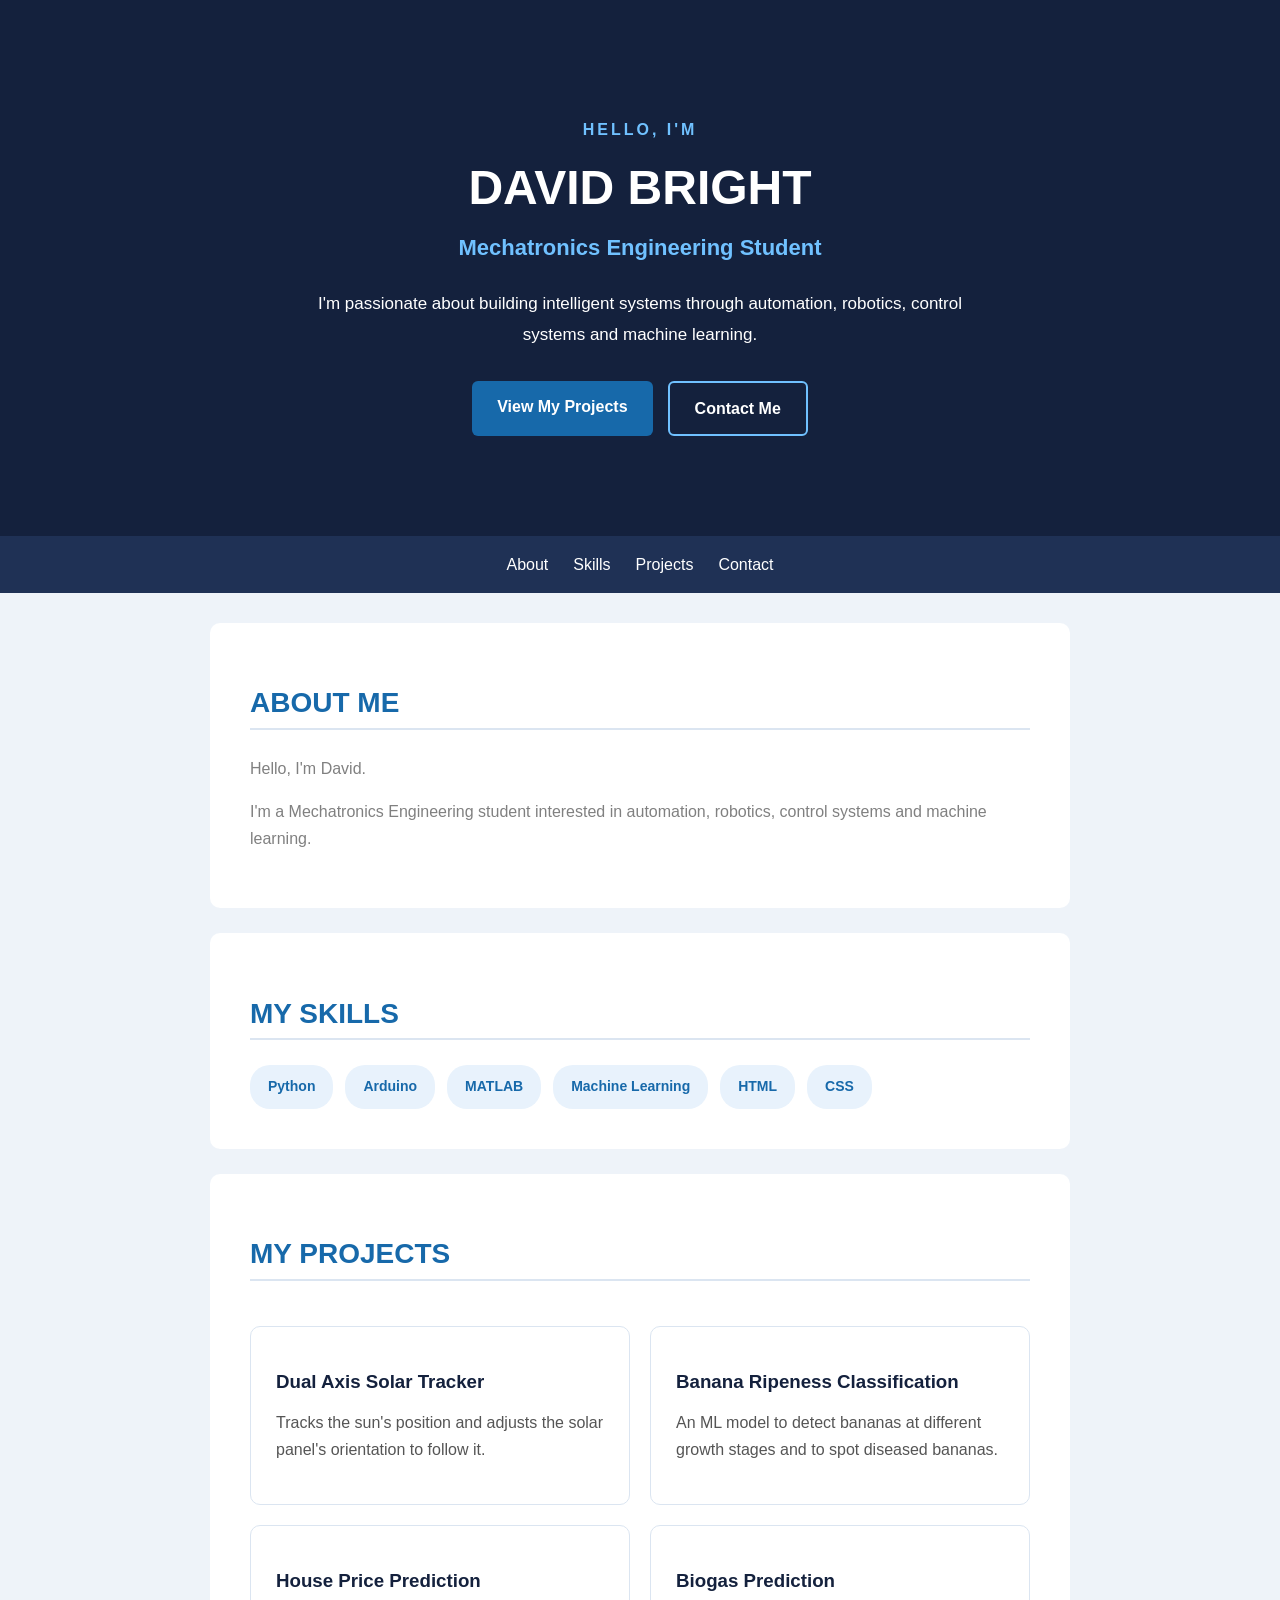
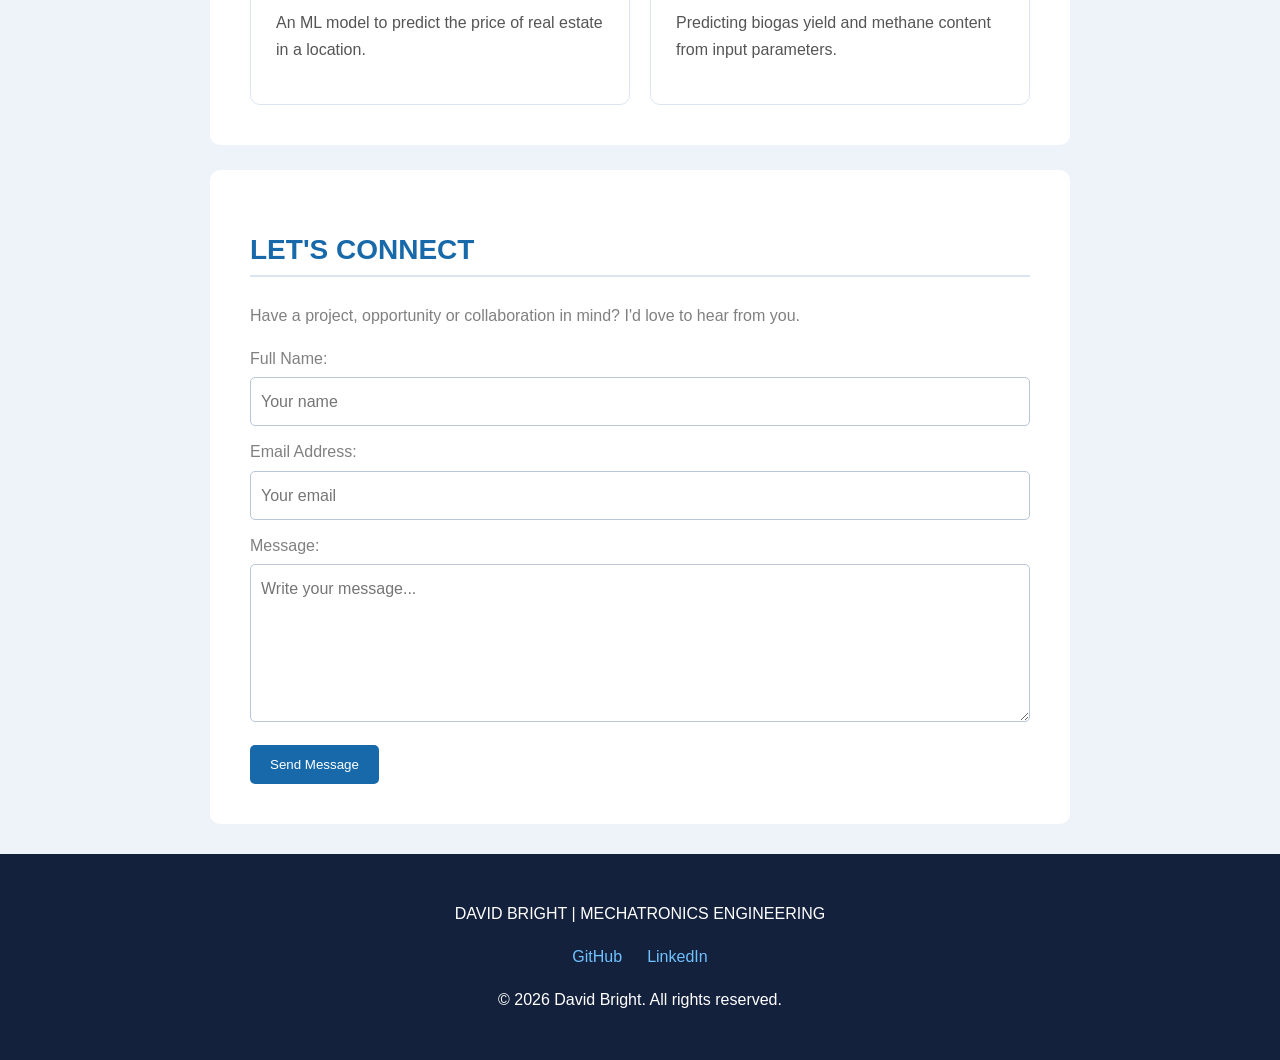
==== index.html @ 38a8cb55 "Rename my_portfolio.html to index.html" ====
<!DOCTYPE html>
<html lang="en"> 

    <head>
        <link rel="stylesheet" href="portfolio_style.css">
        <meta charset="UTF-8">
        <meta name="viewport" content="width=device-width, initial-scale=1.0">
        <title>DAVID BRIGHT | PORTFOLIO</title>
    </head>

    <body>
    
    <header class="hero">
    <div class="hero-content">
        <p class="hero-intro">HELLO, I'M</p>

        <h1>DAVID BRIGHT</h1>

        <h2>Mechatronics Engineering Student</h2>

        <p class="hero-description">
            I'm passionate about building intelligent systems
            through automation, robotics, control systems and
            machine learning.
        </p>

        <div class="hero-buttons">
            <a href="#projects" class="hero-btn primary-btn">
                View My Projects
            </a>

            <a href="#contact" class="hero-btn secondary-btn">
                Contact Me
            </a>
        </div>
    </div>
</header>

    <nav>
        <a href="#about">About</a>
        <a href="#skills">Skills</a>
        <a href="#projects">Projects</a>
        <a href="#contact">Contact</a>
    </nav>

        <main>

            <section id="about">
                <h2>ABOUT ME</h2>
                <p class="intro">Hello, I'm David.</p>
                <p>
                    I'm a Mechatronics Engineering student interested in
                    automation, robotics, control systems and machine learning.
                </p>   
            </section>
            
            <section id="skills">
            <h2>MY SKILLS</h2>

            <div class="skills-container">
                <span class="skill">Python</span>
                <span class="skill">Arduino</span>
                <span class="skill">MATLAB</span>
                <span class="skill">Machine Learning</span>
                <span class="skill">HTML</span>
                <span class="skill">CSS</span>
            </div>
            </section>

            <section id="projects"> 
                
                <h2>MY PROJECTS</h2>
                <article class="project-card">
                    <h3>Dual Axis Solar Tracker</h3>
                    <p>
                        Tracks the sun's position and adjusts the solar panel's orientation to follow it.
                    </p>
                </article>

                <article class="project-card">
                    <h3>Banana Ripeness Classification</h3>
                    <p>
                        An ML model to detect bananas at different growth stages and to spot diseased bananas.
                    </p>
                </article>

                <article class="project-card">
                    <h3>House Price Prediction</h3>
                    <p>
                        An ML model to predict the price of real estate in a location.
                    </p>
                </article>

                <article class="project-card">
                    <h3>Biogas Prediction</h3>
                    <p>
                        Predicting biogas yield and methane content from input parameters.
                    </p>
                </article>
            </section>

            <section id="contact"> 
                <h2>LET'S CONNECT</h2>

                <p>
                    Have a project, opportunity or collaboration in mind?
                    I'd love to hear from you.    
                </p>
    
                <form>
                    <label for="name">Full Name:</label>
                    <input type="text" id="name" name="name"
                        placeholder="Your name" required>

                    <label for="email">Email Address:</label>
                    <input type="email" id="email" name="email"
                        placeholder="Your email" required>

                    <label for="message">Message:</label>
                    <textarea id="message" name="message" rows="5"
                            placeholder="Write your message..." required></textarea>

                    <button type="submit">Send Message</button>
                </form>
            </section>

        </main>

        <footer>
            <p>DAVID BRIGHT | MECHATRONICS ENGINEERING</p>

            <div class="social-links">
                <a href="https://github.com/GL1TH"
                target="_blank" rel="noopener noreferrer">GitHub</a>

                <a href="https://www.linkedin.com/in/david-abioye01"
                target="_blank" rel="noopener noreferrer">LinkedIn</a>
            </div>

            <p>© 2026 David Bright. All rights reserved.</p>
        </footer>

    </body>

</html>
---- portfolio_style.css ----
* {
    box-sizing: border-box;
}

/* General page styling */
body {
    font-family: 'Segoe UI',Arial, sans-serif;
    margin: 0;
    background-color: #eef3f9;
    color: #243047;
    line-height: 1.7;
}
/* General typography */
h1, h2, h3 {
    line-height: 1.2;
}

section h2 {
    font-size: 28px;
    margin-bottom: 25px;
}

/* Headings */
h2 {
    color: #1769aa;
    border-bottom: 2px solid #dbe5f1;
    padding-bottom: 8px;
}

/* Hero Section */
.hero {
    background-color: #14213d;
    color: white;
    text-align: center;
    padding: 100px 20px;
}

.hero-content {
    max-width: 750px;
    margin: auto;
}

.hero-intro {
    color: #70c1ff;
    letter-spacing: 3px;
    font-weight: bold;
}

.hero h1 {
    font-size: 48px;
    margin: 10px 0;
}

.hero h2 {
    color: #70c1ff;
    border: none;
    font-size: 22px;
}

.hero-description {
    font-size: 17px;
    line-height: 1.8;
    max-width: 650px;
    margin: 20px auto;
}

/* Hero Buttons */
.hero-buttons {
    display: flex;
    justify-content: center;
    gap: 15px;
    margin-top: 30px;
    flex-wrap: wrap;
}

.hero-btn {
    display: inline-block;
    padding: 12px 25px;
    border-radius: 6px;
    text-decoration: none;
    font-weight: bold;
    transition: 0.3s ease;
}

.primary-btn {
    background-color: #1769aa;
    color: white;
}

.secondary-btn {
    border: 2px solid #70c1ff;
    color: white;
}

.primary-btn:hover {
    background-color: #70c1ff;
    color: #14213d;
}

.secondary-btn:hover {
    background-color: #70c1ff;
    color: #14213d;
}

/* Navigation */
nav {
    background-color: #1f3155;
    padding: 15px;
    display: flex;
    justify-content: center;
    align-items: center;
    gap: 25px;
    flex-wrap: wrap;
}

nav a {
    color: white;
    text-decoration: none;
    transition: color 0.3s ease;
}

nav a:hover {
    color: #70c1ff;
}

/* Main content */
main {

    color: gray;
    max-width: 900px;
    margin: 30px auto;
    padding: 0 20px;
}

/* Sections */
section {
    background-color: white;
    margin-bottom: 25px;
    padding: 40px;
    border-radius: 10px;
}

/* Project cards */
article {
    margin: 0;
}

/* Contact form */
label {
    display: block;
    margin-top: 12px;
}

input,
textarea {
    width: 100%;
    padding: 10px;
    margin-top: 5px;
    border: 1px solid #b9c6d8;
    border-radius: 5px;
    font: inherit;
}

button {
    margin-top: 15px;
    padding: 12px 20px;
    background-color: #1769aa;
    color: white;
    border: none;
    border-radius: 5px;
    cursor: pointer;
    transition: background-color 0.3s ease;
}

button:hover {
    background-color: #14213d;
}

/* Skills Section */
.skills-container {
    display: flex;
    flex-wrap: wrap;
    gap: 12px;
}

.skill {
    background-color: #e8f2fc;
    color: #1769aa;
    padding: 10px 18px;
    border-radius: 20px;
    font-weight: 600;
    font-size: 14px;
}

#projects {
    display: grid;
    grid-template-columns: repeat(2, 1fr);
    gap: 20px;
}

#projects h2 {
    grid-column: 1 / -1;
}

/* Project Cards */
.project-card {
    padding: 25px;
    border: 1px solid #dbe5f1;
    border-radius: 10px;
    background-color: #ffffff;
    transition: transform 0.3s ease, box-shadow 0.3s ease;
}

.project-card:hover {
    transform: translateY(-5px);
    box-shadow: 0 8px 20px rgba(0, 0, 0, 0.12);
}

.project-card h3 {
    color: #14213d;
    margin-bottom: 12px;
}

.project-card p {
    color: #555555;
}

/* Contact form */
label {
    display: block;
    margin-top: 12px;
}

input,
textarea {
    width: 100%;
    padding: 10px;
    margin-top: 5px;
    border: 1px solid #b9c6d8;
    border-radius: 5px;
    font: inherit;
}

button {
    margin-top: 15px;
    padding: 12px 20px;
    background-color: #1769aa;
    color: white;
    border: none;
    border-radius: 5px;
    cursor: pointer;
    transition: background-color 0.3s ease;
}

button:hover {
    background-color: #14213d;
}

/* Footer */
footer {
    background-color: #14213d;
    color: white;
    text-align: center;
    padding: 20px;
}

/* Responsive layout */
@media (max-width: 600px) {
    #projects {
        grid-template-columns: 1fr;
    }

    section {
        padding: 25px;
    }
    .hero {
        padding: 70px 20px;
    }

    .hero h1 {
        font-size: 34px;
    }

    .hero h2 {
        font-size: 19px;
    }

    .hero-description {
        font-size: 15px;
    }
    nav {
    gap: 15px;
    padding: 12px;
    }
    .hero-buttons {
    flex-direction: column;
    align-items: center;
    }

    .hero-btn {
        width: 100%;
        max-width: 250px;
        text-align: center;
    }

    .social-links {
        flex-wrap: wrap;
    }
}

/* Contact Form */
input:focus,
textarea:focus {
    outline: none;
    border-color: #1769aa;
    box-shadow: 0 0 5px rgba(23, 105, 170, 0.3);
}

textarea {
    resize: vertical;
}

/* Footer */
footer {
    background-color: #14213d;
    color: white;
    text-align: center;
    padding: 30px 20px;
}

.social-links {
    display: flex;
    justify-content: center;
    gap: 25px;
    margin: 15px 0;
}

.social-links a {
    color: #70c1ff;
    text-decoration: none;
    transition: color 0.3s ease;
}

.social-links a:hover {
    color: white;
}
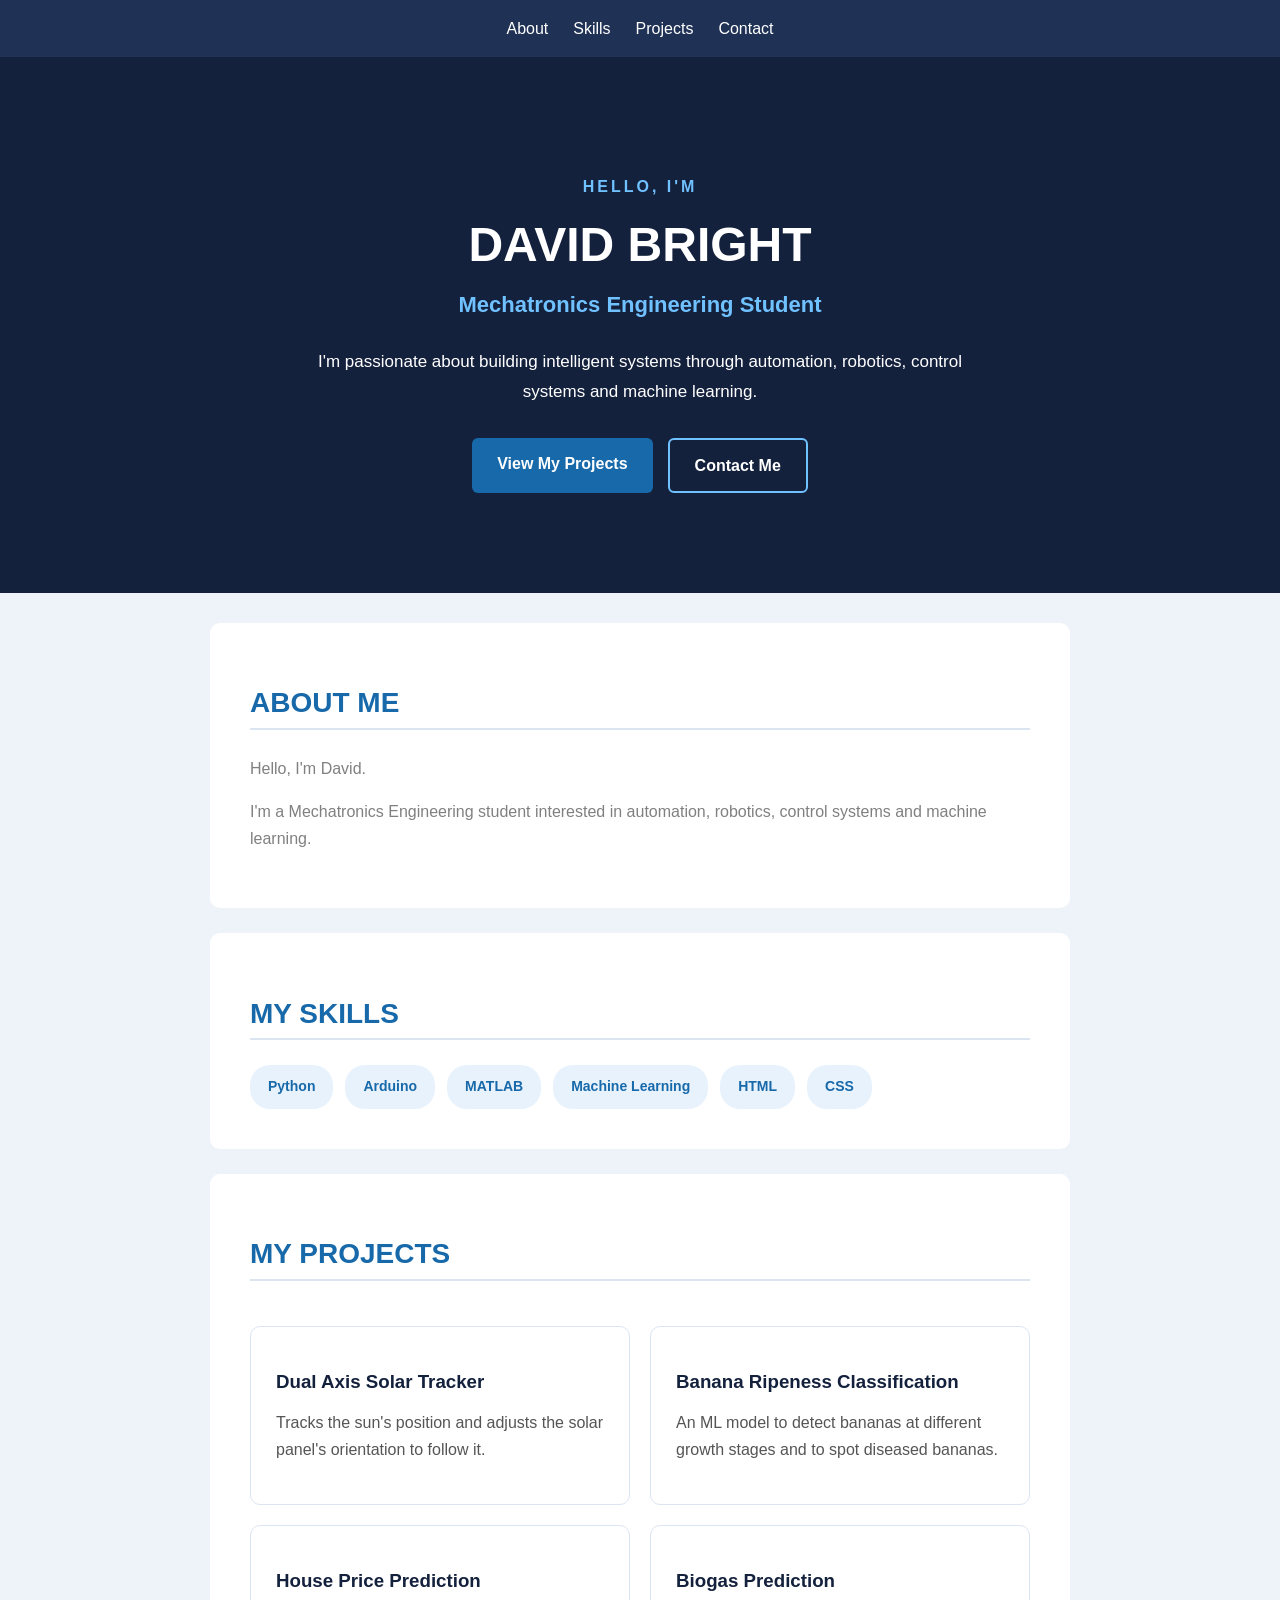
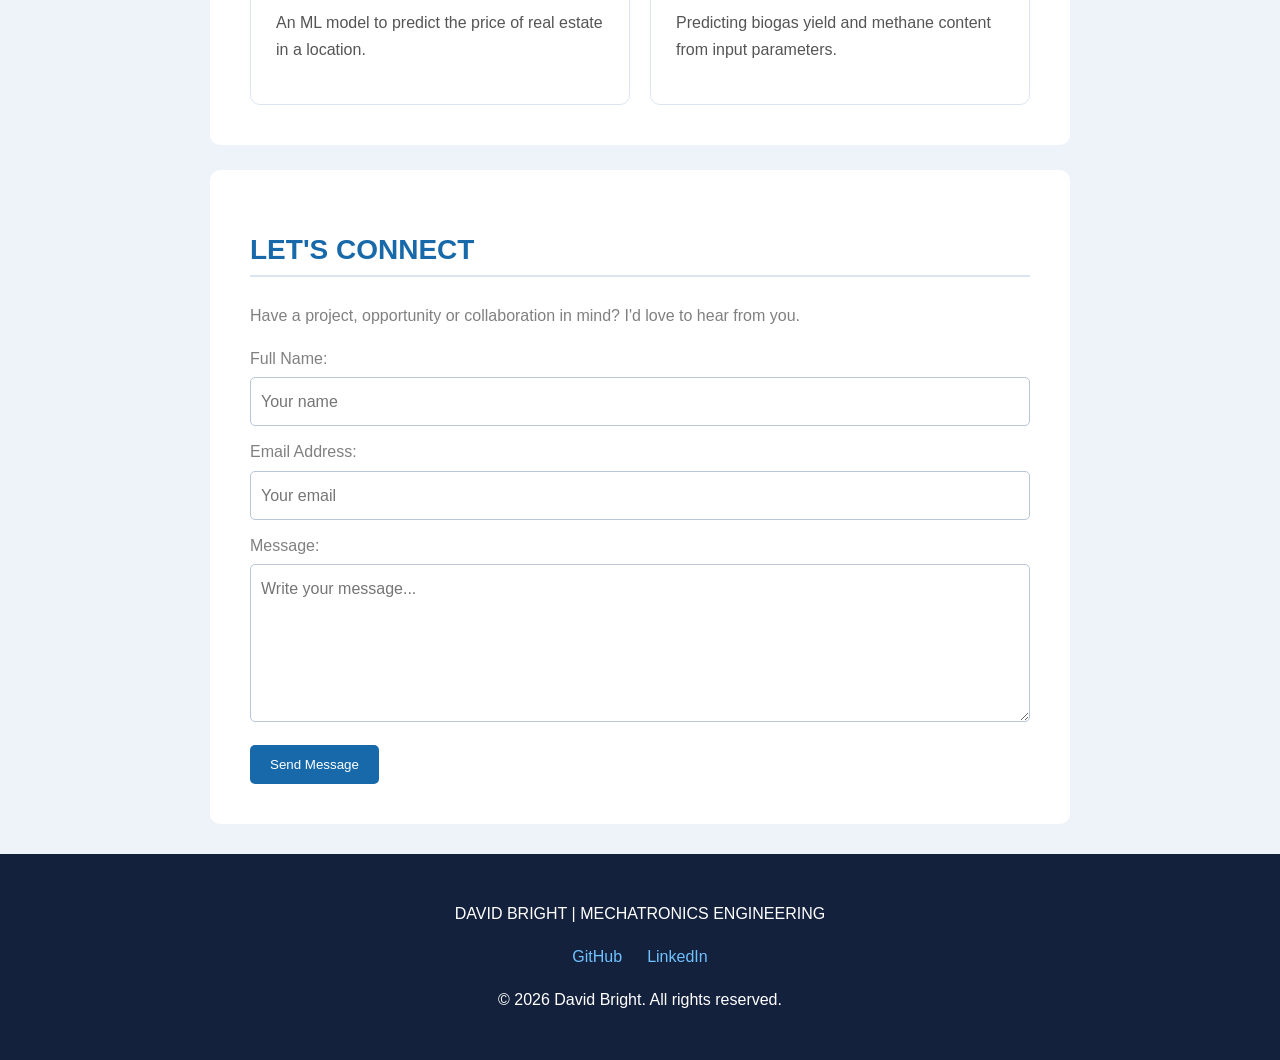
==== commit b6783a90: "Merge branch 'main' of https://github.com/GL1TH/MY-PORTFOLIO" ====
--- a/index.html
+++ b/index.html
@@ -10,38 +10,38 @@
 
     <body>
     
-    <header class="hero">
-    <div class="hero-content">
-        <p class="hero-intro">HELLO, I'M</p>
+        <nav>
+            <a href="#about">About</a>
+            <a href="#skills">Skills</a>
+            <a href="#projects">Projects</a>
+            <a href="#contact">Contact</a>
+        </nav>
 
-        <h1>DAVID BRIGHT</h1>
+        <header class="hero">
+            <div class="hero-content">
+                <p class="hero-intro">HELLO, I'M</p>
 
-        <h2>Mechatronics Engineering Student</h2>
+                <h1>DAVID BRIGHT</h1>
 
-        <p class="hero-description">
-            I'm passionate about building intelligent systems
-            through automation, robotics, control systems and
-            machine learning.
-        </p>
+                <h2>Mechatronics Engineering Student</h2>
 
-        <div class="hero-buttons">
-            <a href="#projects" class="hero-btn primary-btn">
-                View My Projects
-            </a>
+                <p class="hero-description">
+                    I'm passionate about building intelligent systems
+                    through automation, robotics, control systems and
+                    machine learning.
+                </p>
 
-            <a href="#contact" class="hero-btn secondary-btn">
-                Contact Me
-            </a>
-        </div>
-    </div>
-</header>
+                <div class="hero-buttons">
+                    <a href="#projects" class="hero-btn primary-btn">
+                        View My Projects
+                    </a>
 
-    <nav>
-        <a href="#about">About</a>
-        <a href="#skills">Skills</a>
-        <a href="#projects">Projects</a>
-        <a href="#contact">Contact</a>
-    </nav>
+                    <a href="#contact" class="hero-btn secondary-btn">
+                        Contact Me
+                    </a>
+                </div>
+            </div>
+        </header>
 
         <main>
 
